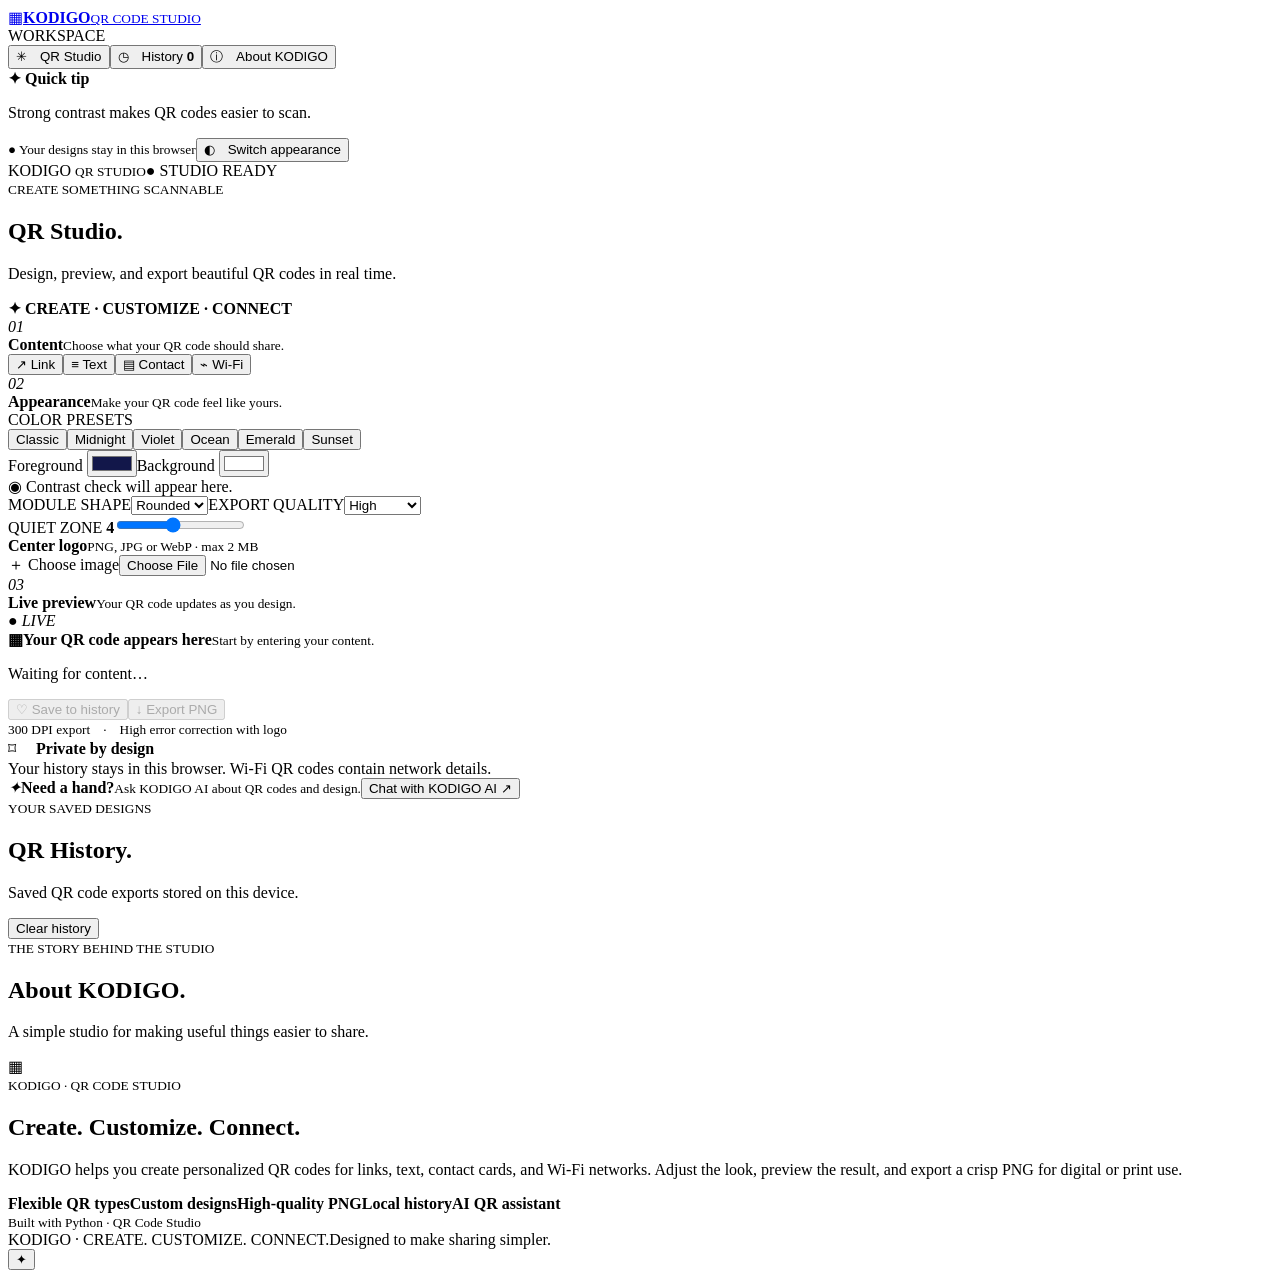
==== templates/index.html @ 7a6f16e0 "fix: use Vercel native Flask deployment and public assets" ====
<!doctype html><html lang="en"><head><meta charset="utf-8"><meta name="viewport" content="width=device-width,initial-scale=1"><meta name="theme-color" content="#f5f6fb"><meta name="description" content="KODIGO QR Code Studio — create, customize and export QR codes."><title>KODIGO — QR Code Studio</title><link rel="icon" href="/favicon.svg" type="image/svg+xml"><link rel="preconnect" href="https://fonts.googleapis.com"><link href="https://fonts.googleapis.com/css2?family=DM+Sans:wght@400;500;600;700;800&family=Space+Grotesk:wght@500;600;700&display=swap" rel="stylesheet"><link rel="stylesheet" href="/styles.css"></head><body><div class="shell"><aside class="sidebar"><a class="brand" href="/"><span class="mark">▦</span><span><b>KODIGO</b><small>QR CODE STUDIO</small></span></a><div class="side-label">WORKSPACE</div><nav><button class="nav active" data-view="studio">✳　QR Studio</button><button class="nav" data-view="history">◷　History <b id="count">0</b></button><button class="nav" data-view="about">ⓘ　About KODIGO</button></nav><div class="side-bottom"><div class="tip"><b>✦ Quick tip</b><p>Strong contrast makes QR codes easier to scan.</p></div><small>● Your designs stay in this browser</small><button id="theme">◐　Switch appearance</button></div></aside><main><header><span class="mobile-brand">KODIGO <small>QR STUDIO</small></span><span class="ready">● STUDIO READY</span></header><section class="view active" id="studio"><div class="heading"><div><small>CREATE SOMETHING SCANNABLE</small><h1>QR Studio<span>.</span></h1><p>Design, preview, and export beautiful QR codes in real time.</p></div><b class="tag">✦ CREATE · CUSTOMIZE · CONNECT</b></div><div class="layout"><div class="controls"><section class="panel"><div class="panel-title"><i>01</i><div><b>Content</b><small>Choose what your QR code should share.</small></div></div><div class="tabs"><button class="kind active" data-kind="url">↗ Link</button><button class="kind" data-kind="text">≡ Text</button><button class="kind" data-kind="contact">▤ Contact</button><button class="kind" data-kind="wifi">⌁ Wi-Fi</button></div><div id="fields" class="fields"></div></section><section class="panel"><div class="panel-title"><i>02</i><div><b>Appearance</b><small>Make your QR code feel like yours.</small></div></div><label class="label">COLOR PRESETS</label><div class="presets"><button data-fg="#12174A" data-bg="#FFFFFF">Classic</button><button data-fg="#E8ECFF" data-bg="#12174A">Midnight</button><button data-fg="#5B3FD8" data-bg="#F3F0FF">Violet</button><button data-fg="#0B5ED7" data-bg="#EAF3FF">Ocean</button><button data-fg="#047857" data-bg="#ECFDF5">Emerald</button><button data-fg="#C2410C" data-bg="#FFF7ED">Sunset</button></div><div class="color-row"><label>Foreground <input id="fg" type="color" value="#12174a"></label><label>Background <input id="bg" type="color" value="#ffffff"></label></div><div id="contrast" class="contrast">◉ Contrast check will appear here.</div><div class="two"><label class="field">MODULE SHAPE<select id="shape"><option>Rounded</option><option>Square</option><option>Dots</option></select></label><label class="field">EXPORT QUALITY<select id="quality"><option>Standard</option><option selected>High</option><option>Ultra</option></select></label></div><label class="field range">QUIET ZONE <b id="border-value">4</b><input id="border" type="range" min="1" max="8" value="4"></label><div class="logo-row"><div><b>Center logo</b><small>PNG, JPG or WebP · max 2 MB</small></div><label class="upload">＋ Choose image<input id="logo" type="file" accept="image/png,image/jpeg,image/webp"></label></div><div id="logo-name" class="logo-name" hidden></div><label id="logo-range" class="field range" hidden>LOGO SIZE <b id="logo-size-value">22%</b><input id="logo-size" type="range" min="10" max="30" value="22"></label></section></div><div class="preview-col"><section class="panel preview"><div class="panel-title"><i>03</i><div><b>Live preview</b><small>Your QR code updates as you design.</small></div><em>● LIVE</em></div><div class="stage"><div id="placeholder"><strong>▦</strong><b>Your QR code appears here</b><small>Start by entering your content.</small></div><img id="qr" alt="QR code preview" hidden></div><p id="status">Waiting for content…</p><div class="actions"><button id="save" disabled>♡ Save to history</button><button id="download" disabled>↓ Export PNG</button></div><small class="meta">300 DPI export　·　High error correction with logo</small></section><div class="privacy">⌑　 <span><b>Private by design</b><br>Your history stays in this browser. Wi-Fi QR codes contain network details.</span></div><div class="ask"><i>✦</i><span><b>Need a hand?</b><small>Ask KODIGO AI about QR codes and design.</small><button id="open-chat">Chat with KODIGO AI ↗</button></span></div></div></div></section><section class="view" id="history"><div class="heading"><div><small>YOUR SAVED DESIGNS</small><h1>QR History<span>.</span></h1><p>Saved QR code exports stored on this device.</p></div><button id="clear">Clear history</button></div><div id="history-list" class="history-list"></div></section><section class="view" id="about"><div class="heading"><div><small>THE STORY BEHIND THE STUDIO</small><h1>About KODIGO<span>.</span></h1><p>A simple studio for making useful things easier to share.</p></div></div><article class="about"><div class="mark big">▦</div><small>KODIGO · QR CODE STUDIO</small><h2>Create. Customize. Connect.</h2><p>KODIGO helps you create personalized QR codes for links, text, contact cards, and Wi-Fi networks. Adjust the look, preview the result, and export a crisp PNG for digital or print use.</p><div class="chips"><b>Flexible QR types</b><b>Custom designs</b><b>High-quality PNG</b><b>Local history</b><b>AI QR assistant</b></div><small>Built with Python · QR Code Studio</small></article></section><footer>KODIGO · CREATE. CUSTOMIZE. CONNECT.<span>Designed to make sharing simpler.</span></footer></main></div><button id="chat-fab">✦</button><aside id="chat" hidden><div class="chat-head"><i>✦</i><span><b>KODIGO AI</b><small>● QR assistant · Gemini Flash-Lite</small></span><button id="close-chat">×</button></div><div id="messages" class="messages"><p class="bubble">Hey! I'm KODIGO AI. I can help you choose a QR type, improve scan reliability, or customize your design. What are you creating?</p></div><div class="suggestions"><button>How do I make a Wi-Fi QR?</button><button>What colors scan best?</button></div><form id="chat-form"><input id="chat-input" maxlength="1500" placeholder="Ask about QR codes…"><button>↑</button></form><small class="disclaimer">AI can make mistakes. Don't share passwords or private information.</small></aside><div id="toast"></div><script src="/app.js" defer></script></body></html>
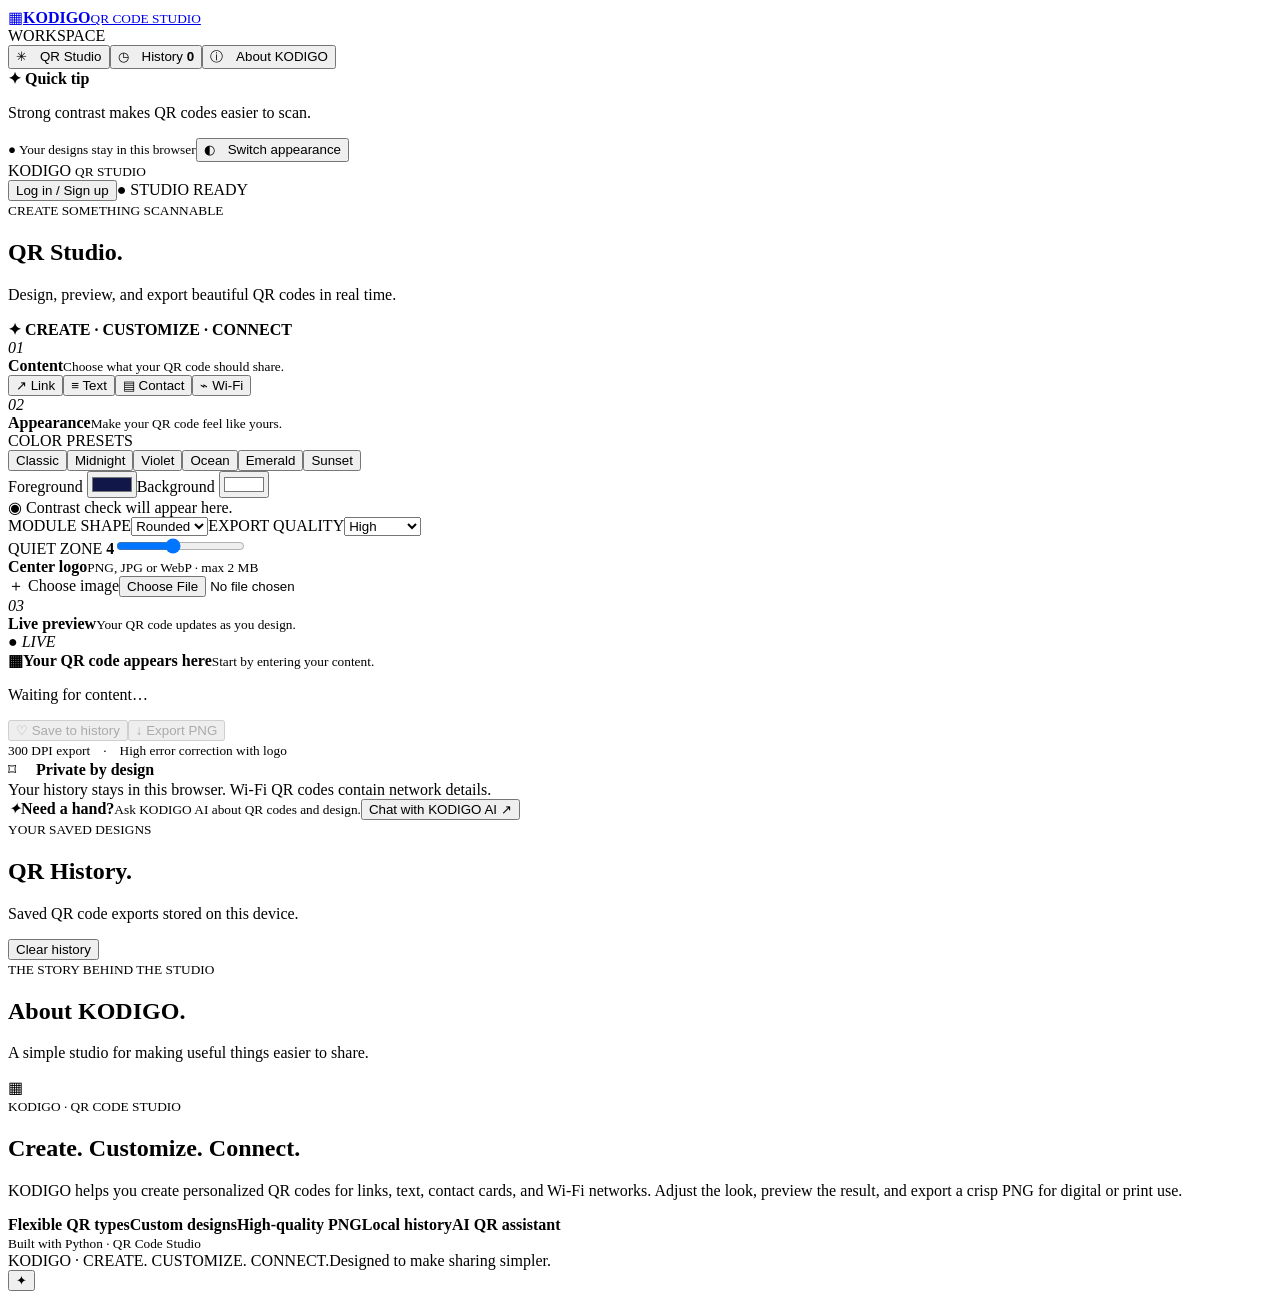
==== commit 58172e90: "feat: add accounts and cloud-synced QR history" ====
--- a/templates/index.html
+++ b/templates/index.html
@@ -1 +1 @@
-<!doctype html><html lang="en"><head><meta charset="utf-8"><meta name="viewport" content="width=device-width,initial-scale=1"><meta name="theme-color" content="#f5f6fb"><meta name="description" content="KODIGO QR Code Studio — create, customize and export QR codes."><title>KODIGO — QR Code Studio</title><link rel="icon" href="/favicon.svg" type="image/svg+xml"><link rel="preconnect" href="https://fonts.googleapis.com"><link href="https://fonts.googleapis.com/css2?family=DM+Sans:wght@400;500;600;700;800&family=Space+Grotesk:wght@500;600;700&display=swap" rel="stylesheet"><link rel="stylesheet" href="/styles.css"></head><body><div class="shell"><aside class="sidebar"><a class="brand" href="/"><span class="mark">▦</span><span><b>KODIGO</b><small>QR CODE STUDIO</small></span></a><div class="side-label">WORKSPACE</div><nav><button class="nav active" data-view="studio">✳　QR Studio</button><button class="nav" data-view="history">◷　History <b id="count">0</b></button><button class="nav" data-view="about">ⓘ　About KODIGO</button></nav><div class="side-bottom"><div class="tip"><b>✦ Quick tip</b><p>Strong contrast makes QR codes easier to scan.</p></div><small>● Your designs stay in this browser</small><button id="theme">◐　Switch appearance</button></div></aside><main><header><span class="mobile-brand">KODIGO <small>QR STUDIO</small></span><span class="ready">● STUDIO READY</span></header><section class="view active" id="studio"><div class="heading"><div><small>CREATE SOMETHING SCANNABLE</small><h1>QR Studio<span>.</span></h1><p>Design, preview, and export beautiful QR codes in real time.</p></div><b class="tag">✦ CREATE · CUSTOMIZE · CONNECT</b></div><div class="layout"><div class="controls"><section class="panel"><div class="panel-title"><i>01</i><div><b>Content</b><small>Choose what your QR code should share.</small></div></div><div class="tabs"><button class="kind active" data-kind="url">↗ Link</button><button class="kind" data-kind="text">≡ Text</button><button class="kind" data-kind="contact">▤ Contact</button><button class="kind" data-kind="wifi">⌁ Wi-Fi</button></div><div id="fields" class="fields"></div></section><section class="panel"><div class="panel-title"><i>02</i><div><b>Appearance</b><small>Make your QR code feel like yours.</small></div></div><label class="label">COLOR PRESETS</label><div class="presets"><button data-fg="#12174A" data-bg="#FFFFFF">Classic</button><button data-fg="#E8ECFF" data-bg="#12174A">Midnight</button><button data-fg="#5B3FD8" data-bg="#F3F0FF">Violet</button><button data-fg="#0B5ED7" data-bg="#EAF3FF">Ocean</button><button data-fg="#047857" data-bg="#ECFDF5">Emerald</button><button data-fg="#C2410C" data-bg="#FFF7ED">Sunset</button></div><div class="color-row"><label>Foreground <input id="fg" type="color" value="#12174a"></label><label>Background <input id="bg" type="color" value="#ffffff"></label></div><div id="contrast" class="contrast">◉ Contrast check will appear here.</div><div class="two"><label class="field">MODULE SHAPE<select id="shape"><option>Rounded</option><option>Square</option><option>Dots</option></select></label><label class="field">EXPORT QUALITY<select id="quality"><option>Standard</option><option selected>High</option><option>Ultra</option></select></label></div><label class="field range">QUIET ZONE <b id="border-value">4</b><input id="border" type="range" min="1" max="8" value="4"></label><div class="logo-row"><div><b>Center logo</b><small>PNG, JPG or WebP · max 2 MB</small></div><label class="upload">＋ Choose image<input id="logo" type="file" accept="image/png,image/jpeg,image/webp"></label></div><div id="logo-name" class="logo-name" hidden></div><label id="logo-range" class="field range" hidden>LOGO SIZE <b id="logo-size-value">22%</b><input id="logo-size" type="range" min="10" max="30" value="22"></label></section></div><div class="preview-col"><section class="panel preview"><div class="panel-title"><i>03</i><div><b>Live preview</b><small>Your QR code updates as you design.</small></div><em>● LIVE</em></div><div class="stage"><div id="placeholder"><strong>▦</strong><b>Your QR code appears here</b><small>Start by entering your content.</small></div><img id="qr" alt="QR code preview" hidden></div><p id="status">Waiting for content…</p><div class="actions"><button id="save" disabled>♡ Save to history</button><button id="download" disabled>↓ Export PNG</button></div><small class="meta">300 DPI export　·　High error correction with logo</small></section><div class="privacy">⌑　 <span><b>Private by design</b><br>Your history stays in this browser. Wi-Fi QR codes contain network details.</span></div><div class="ask"><i>✦</i><span><b>Need a hand?</b><small>Ask KODIGO AI about QR codes and design.</small><button id="open-chat">Chat with KODIGO AI ↗</button></span></div></div></div></section><section class="view" id="history"><div class="heading"><div><small>YOUR SAVED DESIGNS</small><h1>QR History<span>.</span></h1><p>Saved QR code exports stored on this device.</p></div><button id="clear">Clear history</button></div><div id="history-list" class="history-list"></div></section><section class="view" id="about"><div class="heading"><div><small>THE STORY BEHIND THE STUDIO</small><h1>About KODIGO<span>.</span></h1><p>A simple studio for making useful things easier to share.</p></div></div><article class="about"><div class="mark big">▦</div><small>KODIGO · QR CODE STUDIO</small><h2>Create. Customize. Connect.</h2><p>KODIGO helps you create personalized QR codes for links, text, contact cards, and Wi-Fi networks. Adjust the look, preview the result, and export a crisp PNG for digital or print use.</p><div class="chips"><b>Flexible QR types</b><b>Custom designs</b><b>High-quality PNG</b><b>Local history</b><b>AI QR assistant</b></div><small>Built with Python · QR Code Studio</small></article></section><footer>KODIGO · CREATE. CUSTOMIZE. CONNECT.<span>Designed to make sharing simpler.</span></footer></main></div><button id="chat-fab">✦</button><aside id="chat" hidden><div class="chat-head"><i>✦</i><span><b>KODIGO AI</b><small>● QR assistant · Gemini Flash-Lite</small></span><button id="close-chat">×</button></div><div id="messages" class="messages"><p class="bubble">Hey! I'm KODIGO AI. I can help you choose a QR type, improve scan reliability, or customize your design. What are you creating?</p></div><div class="suggestions"><button>How do I make a Wi-Fi QR?</button><button>What colors scan best?</button></div><form id="chat-form"><input id="chat-input" maxlength="1500" placeholder="Ask about QR codes…"><button>↑</button></form><small class="disclaimer">AI can make mistakes. Don't share passwords or private information.</small></aside><div id="toast"></div><script src="/app.js" defer></script></body></html>+<!doctype html><html lang="en"><head><meta charset="utf-8"><meta name="viewport" content="width=device-width,initial-scale=1"><meta name="theme-color" content="#f5f6fb"><meta name="description" content="KODIGO QR Code Studio — create, customize and export QR codes."><title>KODIGO — QR Code Studio</title><link rel="icon" href="/favicon.svg" type="image/svg+xml"><link rel="preconnect" href="https://fonts.googleapis.com"><link href="https://fonts.googleapis.com/css2?family=DM+Sans:wght@400;500;600;700;800&family=Space+Grotesk:wght@500;600;700&display=swap" rel="stylesheet"><link rel="stylesheet" href="/styles.css"></head><body><div class="shell"><aside class="sidebar"><a class="brand" href="/"><span class="mark">▦</span><span><b>KODIGO</b><small>QR CODE STUDIO</small></span></a><div class="side-label">WORKSPACE</div><nav><button class="nav active" data-view="studio">✳　QR Studio</button><button class="nav" data-view="history">◷　History <b id="count">0</b></button><button class="nav" data-view="about">ⓘ　About KODIGO</button></nav><div class="side-bottom"><div class="tip"><b>✦ Quick tip</b><p>Strong contrast makes QR codes easier to scan.</p></div><small>● Your designs stay in this browser</small><button id="theme">◐　Switch appearance</button></div></aside><main><header><span class="mobile-brand">KODIGO <small>QR STUDIO</small></span><div class="header-actions"><button id="account-button" class="account-button">Log in / Sign up</button><span class="ready">● STUDIO READY</span></div></header><section class="view active" id="studio"><div class="heading"><div><small>CREATE SOMETHING SCANNABLE</small><h1>QR Studio<span>.</span></h1><p>Design, preview, and export beautiful QR codes in real time.</p></div><b class="tag">✦ CREATE · CUSTOMIZE · CONNECT</b></div><div class="layout"><div class="controls"><section class="panel"><div class="panel-title"><i>01</i><div><b>Content</b><small>Choose what your QR code should share.</small></div></div><div class="tabs"><button class="kind active" data-kind="url">↗ Link</button><button class="kind" data-kind="text">≡ Text</button><button class="kind" data-kind="contact">▤ Contact</button><button class="kind" data-kind="wifi">⌁ Wi-Fi</button></div><div id="fields" class="fields"></div></section><section class="panel"><div class="panel-title"><i>02</i><div><b>Appearance</b><small>Make your QR code feel like yours.</small></div></div><label class="label">COLOR PRESETS</label><div class="presets"><button data-fg="#12174A" data-bg="#FFFFFF">Classic</button><button data-fg="#E8ECFF" data-bg="#12174A">Midnight</button><button data-fg="#5B3FD8" data-bg="#F3F0FF">Violet</button><button data-fg="#0B5ED7" data-bg="#EAF3FF">Ocean</button><button data-fg="#047857" data-bg="#ECFDF5">Emerald</button><button data-fg="#C2410C" data-bg="#FFF7ED">Sunset</button></div><div class="color-row"><label>Foreground <input id="fg" type="color" value="#12174a"></label><label>Background <input id="bg" type="color" value="#ffffff"></label></div><div id="contrast" class="contrast">◉ Contrast check will appear here.</div><div class="two"><label class="field">MODULE SHAPE<select id="shape"><option>Rounded</option><option>Square</option><option>Dots</option></select></label><label class="field">EXPORT QUALITY<select id="quality"><option>Standard</option><option selected>High</option><option>Ultra</option></select></label></div><label class="field range">QUIET ZONE <b id="border-value">4</b><input id="border" type="range" min="1" max="8" value="4"></label><div class="logo-row"><div><b>Center logo</b><small>PNG, JPG or WebP · max 2 MB</small></div><label class="upload">＋ Choose image<input id="logo" type="file" accept="image/png,image/jpeg,image/webp"></label></div><div id="logo-name" class="logo-name" hidden></div><label id="logo-range" class="field range" hidden>LOGO SIZE <b id="logo-size-value">22%</b><input id="logo-size" type="range" min="10" max="30" value="22"></label></section></div><div class="preview-col"><section class="panel preview"><div class="panel-title"><i>03</i><div><b>Live preview</b><small>Your QR code updates as you design.</small></div><em>● LIVE</em></div><div class="stage"><div id="placeholder"><strong>▦</strong><b>Your QR code appears here</b><small>Start by entering your content.</small></div><img id="qr" alt="QR code preview" hidden></div><p id="status">Waiting for content…</p><div class="actions"><button id="save" disabled>♡ Save to history</button><button id="download" disabled>↓ Export PNG</button></div><small class="meta">300 DPI export　·　High error correction with logo</small></section><div class="privacy">⌑　 <span><b>Private by design</b><br>Your history stays in this browser. Wi-Fi QR codes contain network details.</span></div><div class="ask"><i>✦</i><span><b>Need a hand?</b><small>Ask KODIGO AI about QR codes and design.</small><button id="open-chat">Chat with KODIGO AI ↗</button></span></div></div></div></section><section class="view" id="history"><div class="heading"><div><small>YOUR SAVED DESIGNS</small><h1>QR History<span>.</span></h1><p>Saved QR code exports stored on this device.</p></div><button id="clear">Clear history</button></div><div id="history-list" class="history-list"></div></section><section class="view" id="about"><div class="heading"><div><small>THE STORY BEHIND THE STUDIO</small><h1>About KODIGO<span>.</span></h1><p>A simple studio for making useful things easier to share.</p></div></div><article class="about"><div class="mark big">▦</div><small>KODIGO · QR CODE STUDIO</small><h2>Create. Customize. Connect.</h2><p>KODIGO helps you create personalized QR codes for links, text, contact cards, and Wi-Fi networks. Adjust the look, preview the result, and export a crisp PNG for digital or print use.</p><div class="chips"><b>Flexible QR types</b><b>Custom designs</b><b>High-quality PNG</b><b>Local history</b><b>AI QR assistant</b></div><small>Built with Python · QR Code Studio</small></article></section><footer>KODIGO · CREATE. CUSTOMIZE. CONNECT.<span>Designed to make sharing simpler.</span></footer></main></div><button id="chat-fab">✦</button><aside id="chat" hidden><div class="chat-head"><i>✦</i><span><b>KODIGO AI</b><small>● QR assistant · Gemini Flash-Lite</small></span><button id="close-chat">×</button></div><div id="messages" class="messages"><p class="bubble">Hey! I'm KODIGO AI. I can help you choose a QR type, improve scan reliability, or customize your design. What are you creating?</p></div><div class="suggestions"><button>How do I make a Wi-Fi QR?</button><button>What colors scan best?</button></div><form id="chat-form"><input id="chat-input" maxlength="1500" placeholder="Ask about QR codes…"><button>↑</button></form><small class="disclaimer">AI can make mistakes. Don't share passwords or private information.</small></aside><section id="auth-screen" class="auth-screen" hidden><div class="auth-card"><button id="auth-close" class="auth-close">×</button><div class="mark auth-mark">▦</div><small class="auth-kicker">KODIGO ACCOUNT</small><h2 id="auth-title">Welcome back.</h2><p id="auth-subtitle">Log in to access your saved QR codes from anywhere.</p><form id="auth-form"><label class="field">EMAIL ADDRESS<input id="auth-email" type="email" autocomplete="email" required maxlength="254" placeholder="you@example.com"></label><label class="field">PASSWORD<input id="auth-password" type="password" autocomplete="current-password" required minlength="10" maxlength="128" placeholder="At least 10 characters"></label><button id="auth-submit" type="submit">Log in</button></form><p id="auth-error" role="alert"></p><button id="auth-switch" class="auth-switch">New to KODIGO? Create an account</button><small class="auth-note">Your QR codes are private to your account.</small></div></section><div id="toast"></div><script src="/app.js" defer></script></body></html>
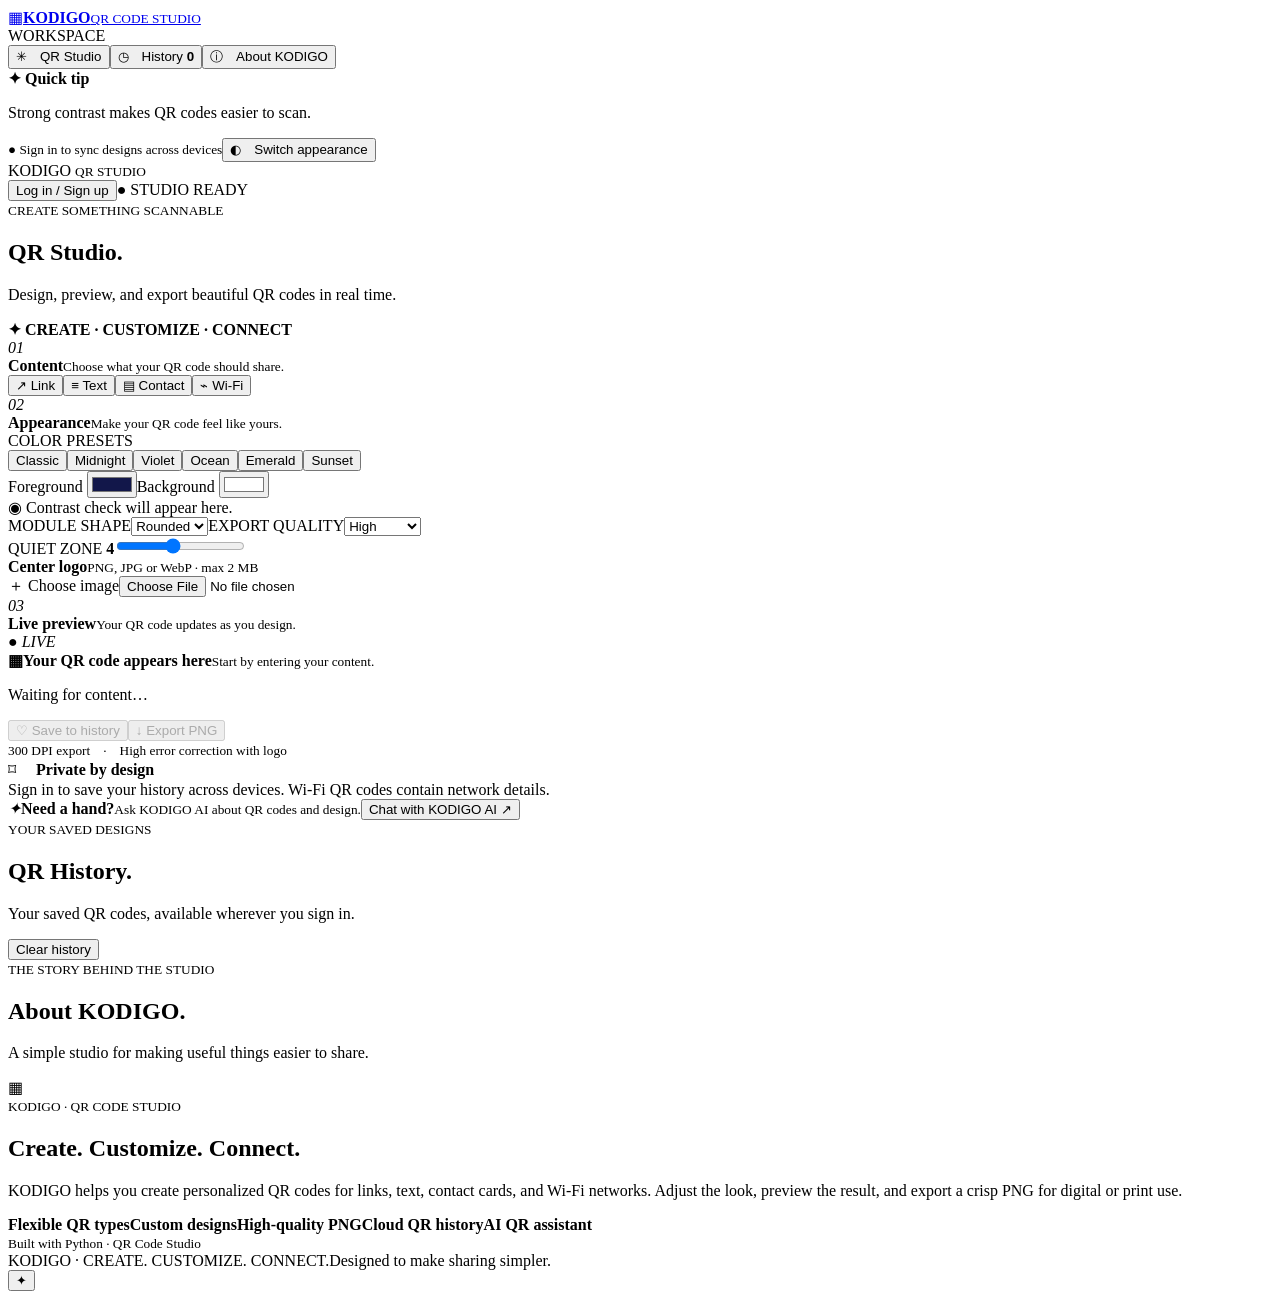
==== commit b805962d: "docs: clarify cloud account history behavior" ====
--- a/templates/index.html
+++ b/templates/index.html
@@ -1 +1 @@
-<!doctype html><html lang="en"><head><meta charset="utf-8"><meta name="viewport" content="width=device-width,initial-scale=1"><meta name="theme-color" content="#f5f6fb"><meta name="description" content="KODIGO QR Code Studio — create, customize and export QR codes."><title>KODIGO — QR Code Studio</title><link rel="icon" href="/favicon.svg" type="image/svg+xml"><link rel="preconnect" href="https://fonts.googleapis.com"><link href="https://fonts.googleapis.com/css2?family=DM+Sans:wght@400;500;600;700;800&family=Space+Grotesk:wght@500;600;700&display=swap" rel="stylesheet"><link rel="stylesheet" href="/styles.css"></head><body><div class="shell"><aside class="sidebar"><a class="brand" href="/"><span class="mark">▦</span><span><b>KODIGO</b><small>QR CODE STUDIO</small></span></a><div class="side-label">WORKSPACE</div><nav><button class="nav active" data-view="studio">✳　QR Studio</button><button class="nav" data-view="history">◷　History <b id="count">0</b></button><button class="nav" data-view="about">ⓘ　About KODIGO</button></nav><div class="side-bottom"><div class="tip"><b>✦ Quick tip</b><p>Strong contrast makes QR codes easier to scan.</p></div><small>● Your designs stay in this browser</small><button id="theme">◐　Switch appearance</button></div></aside><main><header><span class="mobile-brand">KODIGO <small>QR STUDIO</small></span><div class="header-actions"><button id="account-button" class="account-button">Log in / Sign up</button><span class="ready">● STUDIO READY</span></div></header><section class="view active" id="studio"><div class="heading"><div><small>CREATE SOMETHING SCANNABLE</small><h1>QR Studio<span>.</span></h1><p>Design, preview, and export beautiful QR codes in real time.</p></div><b class="tag">✦ CREATE · CUSTOMIZE · CONNECT</b></div><div class="layout"><div class="controls"><section class="panel"><div class="panel-title"><i>01</i><div><b>Content</b><small>Choose what your QR code should share.</small></div></div><div class="tabs"><button class="kind active" data-kind="url">↗ Link</button><button class="kind" data-kind="text">≡ Text</button><button class="kind" data-kind="contact">▤ Contact</button><button class="kind" data-kind="wifi">⌁ Wi-Fi</button></div><div id="fields" class="fields"></div></section><section class="panel"><div class="panel-title"><i>02</i><div><b>Appearance</b><small>Make your QR code feel like yours.</small></div></div><label class="label">COLOR PRESETS</label><div class="presets"><button data-fg="#12174A" data-bg="#FFFFFF">Classic</button><button data-fg="#E8ECFF" data-bg="#12174A">Midnight</button><button data-fg="#5B3FD8" data-bg="#F3F0FF">Violet</button><button data-fg="#0B5ED7" data-bg="#EAF3FF">Ocean</button><button data-fg="#047857" data-bg="#ECFDF5">Emerald</button><button data-fg="#C2410C" data-bg="#FFF7ED">Sunset</button></div><div class="color-row"><label>Foreground <input id="fg" type="color" value="#12174a"></label><label>Background <input id="bg" type="color" value="#ffffff"></label></div><div id="contrast" class="contrast">◉ Contrast check will appear here.</div><div class="two"><label class="field">MODULE SHAPE<select id="shape"><option>Rounded</option><option>Square</option><option>Dots</option></select></label><label class="field">EXPORT QUALITY<select id="quality"><option>Standard</option><option selected>High</option><option>Ultra</option></select></label></div><label class="field range">QUIET ZONE <b id="border-value">4</b><input id="border" type="range" min="1" max="8" value="4"></label><div class="logo-row"><div><b>Center logo</b><small>PNG, JPG or WebP · max 2 MB</small></div><label class="upload">＋ Choose image<input id="logo" type="file" accept="image/png,image/jpeg,image/webp"></label></div><div id="logo-name" class="logo-name" hidden></div><label id="logo-range" class="field range" hidden>LOGO SIZE <b id="logo-size-value">22%</b><input id="logo-size" type="range" min="10" max="30" value="22"></label></section></div><div class="preview-col"><section class="panel preview"><div class="panel-title"><i>03</i><div><b>Live preview</b><small>Your QR code updates as you design.</small></div><em>● LIVE</em></div><div class="stage"><div id="placeholder"><strong>▦</strong><b>Your QR code appears here</b><small>Start by entering your content.</small></div><img id="qr" alt="QR code preview" hidden></div><p id="status">Waiting for content…</p><div class="actions"><button id="save" disabled>♡ Save to history</button><button id="download" disabled>↓ Export PNG</button></div><small class="meta">300 DPI export　·　High error correction with logo</small></section><div class="privacy">⌑　 <span><b>Private by design</b><br>Your history stays in this browser. Wi-Fi QR codes contain network details.</span></div><div class="ask"><i>✦</i><span><b>Need a hand?</b><small>Ask KODIGO AI about QR codes and design.</small><button id="open-chat">Chat with KODIGO AI ↗</button></span></div></div></div></section><section class="view" id="history"><div class="heading"><div><small>YOUR SAVED DESIGNS</small><h1>QR History<span>.</span></h1><p>Saved QR code exports stored on this device.</p></div><button id="clear">Clear history</button></div><div id="history-list" class="history-list"></div></section><section class="view" id="about"><div class="heading"><div><small>THE STORY BEHIND THE STUDIO</small><h1>About KODIGO<span>.</span></h1><p>A simple studio for making useful things easier to share.</p></div></div><article class="about"><div class="mark big">▦</div><small>KODIGO · QR CODE STUDIO</small><h2>Create. Customize. Connect.</h2><p>KODIGO helps you create personalized QR codes for links, text, contact cards, and Wi-Fi networks. Adjust the look, preview the result, and export a crisp PNG for digital or print use.</p><div class="chips"><b>Flexible QR types</b><b>Custom designs</b><b>High-quality PNG</b><b>Local history</b><b>AI QR assistant</b></div><small>Built with Python · QR Code Studio</small></article></section><footer>KODIGO · CREATE. CUSTOMIZE. CONNECT.<span>Designed to make sharing simpler.</span></footer></main></div><button id="chat-fab">✦</button><aside id="chat" hidden><div class="chat-head"><i>✦</i><span><b>KODIGO AI</b><small>● QR assistant · Gemini Flash-Lite</small></span><button id="close-chat">×</button></div><div id="messages" class="messages"><p class="bubble">Hey! I'm KODIGO AI. I can help you choose a QR type, improve scan reliability, or customize your design. What are you creating?</p></div><div class="suggestions"><button>How do I make a Wi-Fi QR?</button><button>What colors scan best?</button></div><form id="chat-form"><input id="chat-input" maxlength="1500" placeholder="Ask about QR codes…"><button>↑</button></form><small class="disclaimer">AI can make mistakes. Don't share passwords or private information.</small></aside><section id="auth-screen" class="auth-screen" hidden><div class="auth-card"><button id="auth-close" class="auth-close">×</button><div class="mark auth-mark">▦</div><small class="auth-kicker">KODIGO ACCOUNT</small><h2 id="auth-title">Welcome back.</h2><p id="auth-subtitle">Log in to access your saved QR codes from anywhere.</p><form id="auth-form"><label class="field">EMAIL ADDRESS<input id="auth-email" type="email" autocomplete="email" required maxlength="254" placeholder="you@example.com"></label><label class="field">PASSWORD<input id="auth-password" type="password" autocomplete="current-password" required minlength="10" maxlength="128" placeholder="At least 10 characters"></label><button id="auth-submit" type="submit">Log in</button></form><p id="auth-error" role="alert"></p><button id="auth-switch" class="auth-switch">New to KODIGO? Create an account</button><small class="auth-note">Your QR codes are private to your account.</small></div></section><div id="toast"></div><script src="/app.js" defer></script></body></html>+<!doctype html><html lang="en"><head><meta charset="utf-8"><meta name="viewport" content="width=device-width,initial-scale=1"><meta name="theme-color" content="#f5f6fb"><meta name="description" content="KODIGO QR Code Studio — create, customize and export QR codes."><title>KODIGO — QR Code Studio</title><link rel="icon" href="/favicon.svg" type="image/svg+xml"><link rel="preconnect" href="https://fonts.googleapis.com"><link href="https://fonts.googleapis.com/css2?family=DM+Sans:wght@400;500;600;700;800&family=Space+Grotesk:wght@500;600;700&display=swap" rel="stylesheet"><link rel="stylesheet" href="/styles.css"></head><body><div class="shell"><aside class="sidebar"><a class="brand" href="/"><span class="mark">▦</span><span><b>KODIGO</b><small>QR CODE STUDIO</small></span></a><div class="side-label">WORKSPACE</div><nav><button class="nav active" data-view="studio">✳　QR Studio</button><button class="nav" data-view="history">◷　History <b id="count">0</b></button><button class="nav" data-view="about">ⓘ　About KODIGO</button></nav><div class="side-bottom"><div class="tip"><b>✦ Quick tip</b><p>Strong contrast makes QR codes easier to scan.</p></div><small>● Sign in to sync designs across devices</small><button id="theme">◐　Switch appearance</button></div></aside><main><header><span class="mobile-brand">KODIGO <small>QR STUDIO</small></span><div class="header-actions"><button id="account-button" class="account-button">Log in / Sign up</button><span class="ready">● STUDIO READY</span></div></header><section class="view active" id="studio"><div class="heading"><div><small>CREATE SOMETHING SCANNABLE</small><h1>QR Studio<span>.</span></h1><p>Design, preview, and export beautiful QR codes in real time.</p></div><b class="tag">✦ CREATE · CUSTOMIZE · CONNECT</b></div><div class="layout"><div class="controls"><section class="panel"><div class="panel-title"><i>01</i><div><b>Content</b><small>Choose what your QR code should share.</small></div></div><div class="tabs"><button class="kind active" data-kind="url">↗ Link</button><button class="kind" data-kind="text">≡ Text</button><button class="kind" data-kind="contact">▤ Contact</button><button class="kind" data-kind="wifi">⌁ Wi-Fi</button></div><div id="fields" class="fields"></div></section><section class="panel"><div class="panel-title"><i>02</i><div><b>Appearance</b><small>Make your QR code feel like yours.</small></div></div><label class="label">COLOR PRESETS</label><div class="presets"><button data-fg="#12174A" data-bg="#FFFFFF">Classic</button><button data-fg="#E8ECFF" data-bg="#12174A">Midnight</button><button data-fg="#5B3FD8" data-bg="#F3F0FF">Violet</button><button data-fg="#0B5ED7" data-bg="#EAF3FF">Ocean</button><button data-fg="#047857" data-bg="#ECFDF5">Emerald</button><button data-fg="#C2410C" data-bg="#FFF7ED">Sunset</button></div><div class="color-row"><label>Foreground <input id="fg" type="color" value="#12174a"></label><label>Background <input id="bg" type="color" value="#ffffff"></label></div><div id="contrast" class="contrast">◉ Contrast check will appear here.</div><div class="two"><label class="field">MODULE SHAPE<select id="shape"><option>Rounded</option><option>Square</option><option>Dots</option></select></label><label class="field">EXPORT QUALITY<select id="quality"><option>Standard</option><option selected>High</option><option>Ultra</option></select></label></div><label class="field range">QUIET ZONE <b id="border-value">4</b><input id="border" type="range" min="1" max="8" value="4"></label><div class="logo-row"><div><b>Center logo</b><small>PNG, JPG or WebP · max 2 MB</small></div><label class="upload">＋ Choose image<input id="logo" type="file" accept="image/png,image/jpeg,image/webp"></label></div><div id="logo-name" class="logo-name" hidden></div><label id="logo-range" class="field range" hidden>LOGO SIZE <b id="logo-size-value">22%</b><input id="logo-size" type="range" min="10" max="30" value="22"></label></section></div><div class="preview-col"><section class="panel preview"><div class="panel-title"><i>03</i><div><b>Live preview</b><small>Your QR code updates as you design.</small></div><em>● LIVE</em></div><div class="stage"><div id="placeholder"><strong>▦</strong><b>Your QR code appears here</b><small>Start by entering your content.</small></div><img id="qr" alt="QR code preview" hidden></div><p id="status">Waiting for content…</p><div class="actions"><button id="save" disabled>♡ Save to history</button><button id="download" disabled>↓ Export PNG</button></div><small class="meta">300 DPI export　·　High error correction with logo</small></section><div class="privacy">⌑　 <span><b>Private by design</b><br>Sign in to save your history across devices. Wi-Fi QR codes contain network details.</span></div><div class="ask"><i>✦</i><span><b>Need a hand?</b><small>Ask KODIGO AI about QR codes and design.</small><button id="open-chat">Chat with KODIGO AI ↗</button></span></div></div></div></section><section class="view" id="history"><div class="heading"><div><small>YOUR SAVED DESIGNS</small><h1>QR History<span>.</span></h1><p>Your saved QR codes, available wherever you sign in.</p></div><button id="clear">Clear history</button></div><div id="history-list" class="history-list"></div></section><section class="view" id="about"><div class="heading"><div><small>THE STORY BEHIND THE STUDIO</small><h1>About KODIGO<span>.</span></h1><p>A simple studio for making useful things easier to share.</p></div></div><article class="about"><div class="mark big">▦</div><small>KODIGO · QR CODE STUDIO</small><h2>Create. Customize. Connect.</h2><p>KODIGO helps you create personalized QR codes for links, text, contact cards, and Wi-Fi networks. Adjust the look, preview the result, and export a crisp PNG for digital or print use.</p><div class="chips"><b>Flexible QR types</b><b>Custom designs</b><b>High-quality PNG</b><b>Cloud QR history</b><b>AI QR assistant</b></div><small>Built with Python · QR Code Studio</small></article></section><footer>KODIGO · CREATE. CUSTOMIZE. CONNECT.<span>Designed to make sharing simpler.</span></footer></main></div><button id="chat-fab">✦</button><aside id="chat" hidden><div class="chat-head"><i>✦</i><span><b>KODIGO AI</b><small>● QR assistant · Gemini Flash-Lite</small></span><button id="close-chat">×</button></div><div id="messages" class="messages"><p class="bubble">Hey! I'm KODIGO AI. I can help you choose a QR type, improve scan reliability, or customize your design. What are you creating?</p></div><div class="suggestions"><button>How do I make a Wi-Fi QR?</button><button>What colors scan best?</button></div><form id="chat-form"><input id="chat-input" maxlength="1500" placeholder="Ask about QR codes…"><button>↑</button></form><small class="disclaimer">AI can make mistakes. Don't share passwords or private information.</small></aside><section id="auth-screen" class="auth-screen" hidden><div class="auth-card"><button id="auth-close" class="auth-close">×</button><div class="mark auth-mark">▦</div><small class="auth-kicker">KODIGO ACCOUNT</small><h2 id="auth-title">Welcome back.</h2><p id="auth-subtitle">Log in to access your saved QR codes from anywhere.</p><form id="auth-form"><label class="field">EMAIL ADDRESS<input id="auth-email" type="email" autocomplete="email" required maxlength="254" placeholder="you@example.com"></label><label class="field">PASSWORD<input id="auth-password" type="password" autocomplete="current-password" required minlength="10" maxlength="128" placeholder="At least 10 characters"></label><button id="auth-submit" type="submit">Log in</button></form><p id="auth-error" role="alert"></p><button id="auth-switch" class="auth-switch">New to KODIGO? Create an account</button><small class="auth-note">Your QR codes are private to your account.</small></div></section><div id="toast"></div><script src="/app.js" defer></script></body></html>
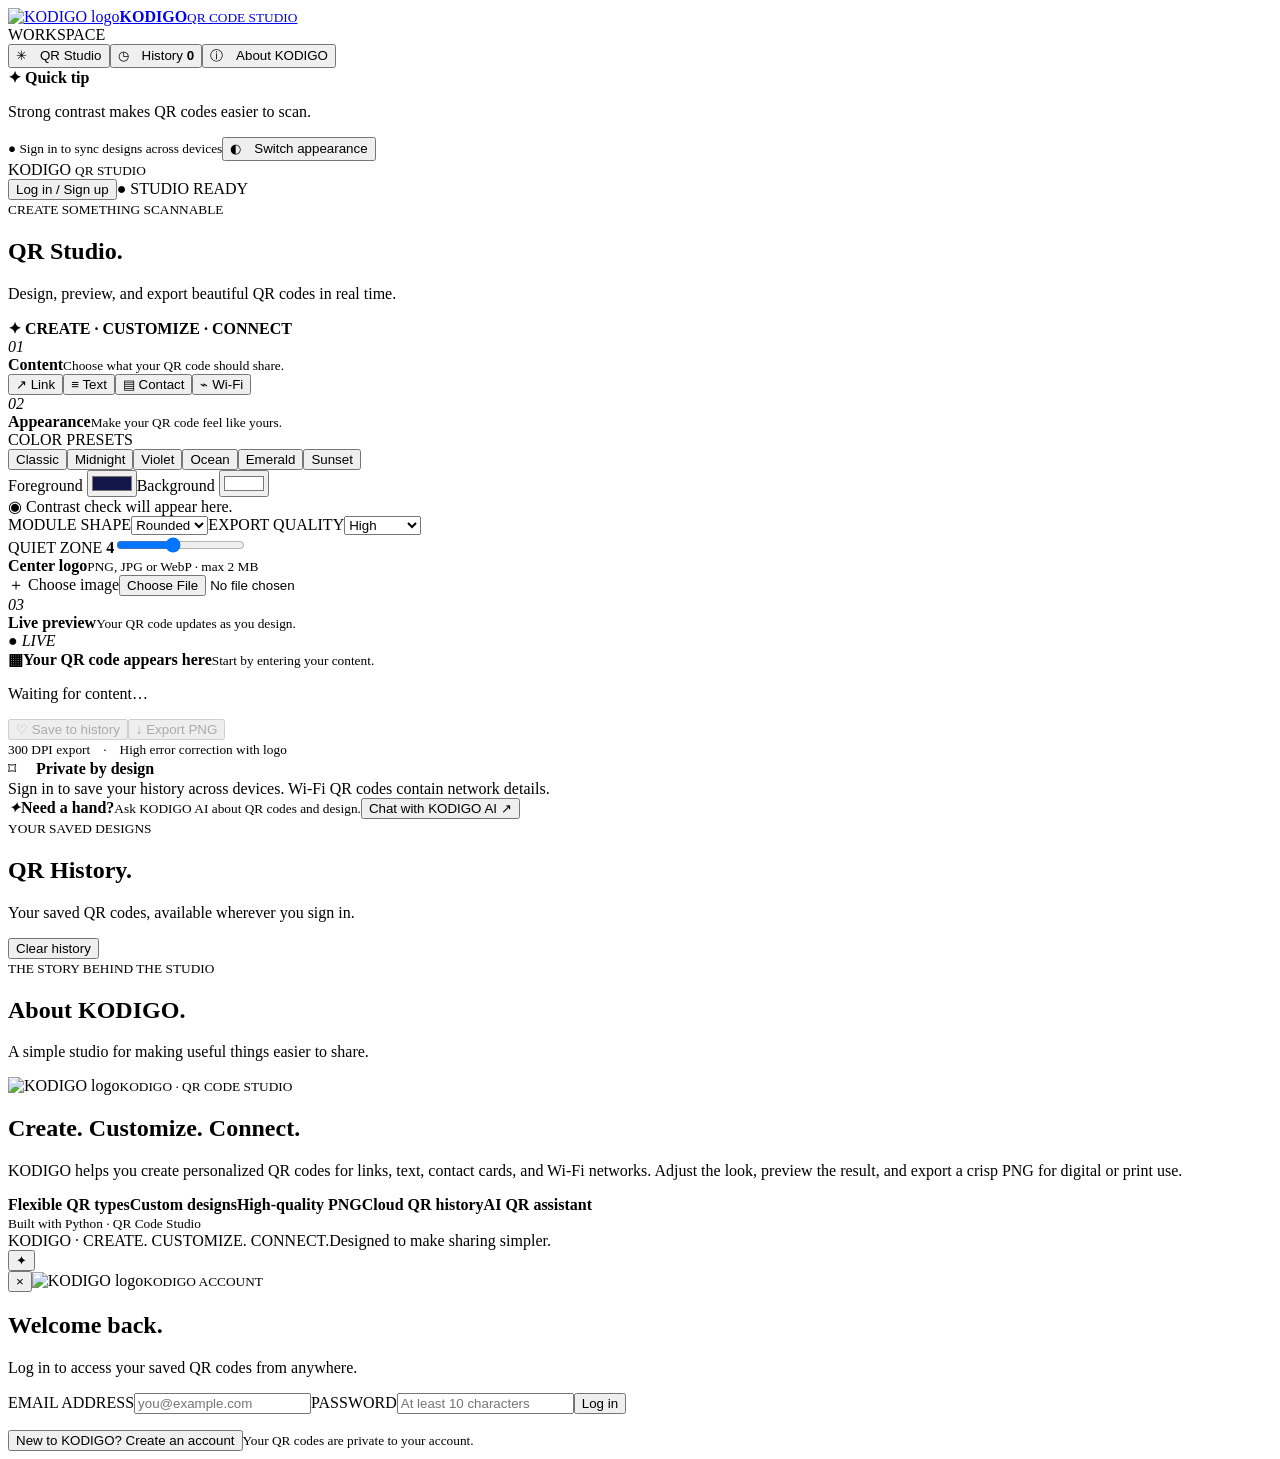
==== commit e49fdabe: "fix: restore studio interactions and show branded auth first" ====
--- a/templates/index.html
+++ b/templates/index.html
@@ -1 +1 @@
-<!doctype html><html lang="en"><head><meta charset="utf-8"><meta name="viewport" content="width=device-width,initial-scale=1"><meta name="theme-color" content="#f5f6fb"><meta name="description" content="KODIGO QR Code Studio — create, customize and export QR codes."><title>KODIGO — QR Code Studio</title><link rel="icon" href="/favicon.svg" type="image/svg+xml"><link rel="preconnect" href="https://fonts.googleapis.com"><link href="https://fonts.googleapis.com/css2?family=DM+Sans:wght@400;500;600;700;800&family=Space+Grotesk:wght@500;600;700&display=swap" rel="stylesheet"><link rel="stylesheet" href="/styles.css"></head><body><div class="shell"><aside class="sidebar"><a class="brand" href="/"><span class="mark">▦</span><span><b>KODIGO</b><small>QR CODE STUDIO</small></span></a><div class="side-label">WORKSPACE</div><nav><button class="nav active" data-view="studio">✳　QR Studio</button><button class="nav" data-view="history">◷　History <b id="count">0</b></button><button class="nav" data-view="about">ⓘ　About KODIGO</button></nav><div class="side-bottom"><div class="tip"><b>✦ Quick tip</b><p>Strong contrast makes QR codes easier to scan.</p></div><small>● Sign in to sync designs across devices</small><button id="theme">◐　Switch appearance</button></div></aside><main><header><span class="mobile-brand">KODIGO <small>QR STUDIO</small></span><div class="header-actions"><button id="account-button" class="account-button">Log in / Sign up</button><span class="ready">● STUDIO READY</span></div></header><section class="view active" id="studio"><div class="heading"><div><small>CREATE SOMETHING SCANNABLE</small><h1>QR Studio<span>.</span></h1><p>Design, preview, and export beautiful QR codes in real time.</p></div><b class="tag">✦ CREATE · CUSTOMIZE · CONNECT</b></div><div class="layout"><div class="controls"><section class="panel"><div class="panel-title"><i>01</i><div><b>Content</b><small>Choose what your QR code should share.</small></div></div><div class="tabs"><button class="kind active" data-kind="url">↗ Link</button><button class="kind" data-kind="text">≡ Text</button><button class="kind" data-kind="contact">▤ Contact</button><button class="kind" data-kind="wifi">⌁ Wi-Fi</button></div><div id="fields" class="fields"></div></section><section class="panel"><div class="panel-title"><i>02</i><div><b>Appearance</b><small>Make your QR code feel like yours.</small></div></div><label class="label">COLOR PRESETS</label><div class="presets"><button data-fg="#12174A" data-bg="#FFFFFF">Classic</button><button data-fg="#E8ECFF" data-bg="#12174A">Midnight</button><button data-fg="#5B3FD8" data-bg="#F3F0FF">Violet</button><button data-fg="#0B5ED7" data-bg="#EAF3FF">Ocean</button><button data-fg="#047857" data-bg="#ECFDF5">Emerald</button><button data-fg="#C2410C" data-bg="#FFF7ED">Sunset</button></div><div class="color-row"><label>Foreground <input id="fg" type="color" value="#12174a"></label><label>Background <input id="bg" type="color" value="#ffffff"></label></div><div id="contrast" class="contrast">◉ Contrast check will appear here.</div><div class="two"><label class="field">MODULE SHAPE<select id="shape"><option>Rounded</option><option>Square</option><option>Dots</option></select></label><label class="field">EXPORT QUALITY<select id="quality"><option>Standard</option><option selected>High</option><option>Ultra</option></select></label></div><label class="field range">QUIET ZONE <b id="border-value">4</b><input id="border" type="range" min="1" max="8" value="4"></label><div class="logo-row"><div><b>Center logo</b><small>PNG, JPG or WebP · max 2 MB</small></div><label class="upload">＋ Choose image<input id="logo" type="file" accept="image/png,image/jpeg,image/webp"></label></div><div id="logo-name" class="logo-name" hidden></div><label id="logo-range" class="field range" hidden>LOGO SIZE <b id="logo-size-value">22%</b><input id="logo-size" type="range" min="10" max="30" value="22"></label></section></div><div class="preview-col"><section class="panel preview"><div class="panel-title"><i>03</i><div><b>Live preview</b><small>Your QR code updates as you design.</small></div><em>● LIVE</em></div><div class="stage"><div id="placeholder"><strong>▦</strong><b>Your QR code appears here</b><small>Start by entering your content.</small></div><img id="qr" alt="QR code preview" hidden></div><p id="status">Waiting for content…</p><div class="actions"><button id="save" disabled>♡ Save to history</button><button id="download" disabled>↓ Export PNG</button></div><small class="meta">300 DPI export　·　High error correction with logo</small></section><div class="privacy">⌑　 <span><b>Private by design</b><br>Sign in to save your history across devices. Wi-Fi QR codes contain network details.</span></div><div class="ask"><i>✦</i><span><b>Need a hand?</b><small>Ask KODIGO AI about QR codes and design.</small><button id="open-chat">Chat with KODIGO AI ↗</button></span></div></div></div></section><section class="view" id="history"><div class="heading"><div><small>YOUR SAVED DESIGNS</small><h1>QR History<span>.</span></h1><p>Your saved QR codes, available wherever you sign in.</p></div><button id="clear">Clear history</button></div><div id="history-list" class="history-list"></div></section><section class="view" id="about"><div class="heading"><div><small>THE STORY BEHIND THE STUDIO</small><h1>About KODIGO<span>.</span></h1><p>A simple studio for making useful things easier to share.</p></div></div><article class="about"><div class="mark big">▦</div><small>KODIGO · QR CODE STUDIO</small><h2>Create. Customize. Connect.</h2><p>KODIGO helps you create personalized QR codes for links, text, contact cards, and Wi-Fi networks. Adjust the look, preview the result, and export a crisp PNG for digital or print use.</p><div class="chips"><b>Flexible QR types</b><b>Custom designs</b><b>High-quality PNG</b><b>Cloud QR history</b><b>AI QR assistant</b></div><small>Built with Python · QR Code Studio</small></article></section><footer>KODIGO · CREATE. CUSTOMIZE. CONNECT.<span>Designed to make sharing simpler.</span></footer></main></div><button id="chat-fab">✦</button><aside id="chat" hidden><div class="chat-head"><i>✦</i><span><b>KODIGO AI</b><small>● QR assistant · Gemini Flash-Lite</small></span><button id="close-chat">×</button></div><div id="messages" class="messages"><p class="bubble">Hey! I'm KODIGO AI. I can help you choose a QR type, improve scan reliability, or customize your design. What are you creating?</p></div><div class="suggestions"><button>How do I make a Wi-Fi QR?</button><button>What colors scan best?</button></div><form id="chat-form"><input id="chat-input" maxlength="1500" placeholder="Ask about QR codes…"><button>↑</button></form><small class="disclaimer">AI can make mistakes. Don't share passwords or private information.</small></aside><section id="auth-screen" class="auth-screen" hidden><div class="auth-card"><button id="auth-close" class="auth-close">×</button><div class="mark auth-mark">▦</div><small class="auth-kicker">KODIGO ACCOUNT</small><h2 id="auth-title">Welcome back.</h2><p id="auth-subtitle">Log in to access your saved QR codes from anywhere.</p><form id="auth-form"><label class="field">EMAIL ADDRESS<input id="auth-email" type="email" autocomplete="email" required maxlength="254" placeholder="you@example.com"></label><label class="field">PASSWORD<input id="auth-password" type="password" autocomplete="current-password" required minlength="10" maxlength="128" placeholder="At least 10 characters"></label><button id="auth-submit" type="submit">Log in</button></form><p id="auth-error" role="alert"></p><button id="auth-switch" class="auth-switch">New to KODIGO? Create an account</button><small class="auth-note">Your QR codes are private to your account.</small></div></section><div id="toast"></div><script src="/app.js" defer></script></body></html>+<!doctype html><html lang="en"><head><meta charset="utf-8"><meta name="viewport" content="width=device-width,initial-scale=1"><meta name="theme-color" content="#f5f6fb"><meta name="description" content="KODIGO QR Code Studio — create, customize and export QR codes."><title>KODIGO — QR Code Studio</title><link rel="icon" href="/favicon.svg" type="image/svg+xml"><link rel="preconnect" href="https://fonts.googleapis.com"><link href="https://fonts.googleapis.com/css2?family=DM+Sans:wght@400;500;600;700;800&family=Space+Grotesk:wght@500;600;700&display=swap" rel="stylesheet"><link rel="stylesheet" href="/styles.css"></head><body><div class="shell"><aside class="sidebar"><a class="brand" href="/"><img class="brand-logo" src="/favicon.svg" alt="KODIGO logo"><span><b>KODIGO</b><small>QR CODE STUDIO</small></span></a><div class="side-label">WORKSPACE</div><nav><button class="nav active" data-view="studio">✳　QR Studio</button><button class="nav" data-view="history">◷　History <b id="count">0</b></button><button class="nav" data-view="about">ⓘ　About KODIGO</button></nav><div class="side-bottom"><div class="tip"><b>✦ Quick tip</b><p>Strong contrast makes QR codes easier to scan.</p></div><small>● Sign in to sync designs across devices</small><button id="theme">◐　Switch appearance</button></div></aside><main><header><span class="mobile-brand">KODIGO <small>QR STUDIO</small></span><div class="header-actions"><button id="account-button" class="account-button">Log in / Sign up</button><span class="ready">● STUDIO READY</span></div></header><section class="view active" id="studio"><div class="heading"><div><small>CREATE SOMETHING SCANNABLE</small><h1>QR Studio<span>.</span></h1><p>Design, preview, and export beautiful QR codes in real time.</p></div><b class="tag">✦ CREATE · CUSTOMIZE · CONNECT</b></div><div class="layout"><div class="controls"><section class="panel"><div class="panel-title"><i>01</i><div><b>Content</b><small>Choose what your QR code should share.</small></div></div><div class="tabs"><button class="kind active" data-kind="url">↗ Link</button><button class="kind" data-kind="text">≡ Text</button><button class="kind" data-kind="contact">▤ Contact</button><button class="kind" data-kind="wifi">⌁ Wi-Fi</button></div><div id="fields" class="fields"></div></section><section class="panel"><div class="panel-title"><i>02</i><div><b>Appearance</b><small>Make your QR code feel like yours.</small></div></div><label class="label">COLOR PRESETS</label><div class="presets"><button data-fg="#12174A" data-bg="#FFFFFF">Classic</button><button data-fg="#E8ECFF" data-bg="#12174A">Midnight</button><button data-fg="#5B3FD8" data-bg="#F3F0FF">Violet</button><button data-fg="#0B5ED7" data-bg="#EAF3FF">Ocean</button><button data-fg="#047857" data-bg="#ECFDF5">Emerald</button><button data-fg="#C2410C" data-bg="#FFF7ED">Sunset</button></div><div class="color-row"><label>Foreground <input id="fg" type="color" value="#12174a"></label><label>Background <input id="bg" type="color" value="#ffffff"></label></div><div id="contrast" class="contrast">◉ Contrast check will appear here.</div><div class="two"><label class="field">MODULE SHAPE<select id="shape"><option>Rounded</option><option>Square</option><option>Dots</option></select></label><label class="field">EXPORT QUALITY<select id="quality"><option>Standard</option><option selected>High</option><option>Ultra</option></select></label></div><label class="field range">QUIET ZONE <b id="border-value">4</b><input id="border" type="range" min="1" max="8" value="4"></label><div class="logo-row"><div><b>Center logo</b><small>PNG, JPG or WebP · max 2 MB</small></div><label class="upload">＋ Choose image<input id="logo" type="file" accept="image/png,image/jpeg,image/webp"></label></div><div id="logo-name" class="logo-name" hidden></div><label id="logo-range" class="field range" hidden>LOGO SIZE <b id="logo-size-value">22%</b><input id="logo-size" type="range" min="10" max="30" value="22"></label></section></div><div class="preview-col"><section class="panel preview"><div class="panel-title"><i>03</i><div><b>Live preview</b><small>Your QR code updates as you design.</small></div><em>● LIVE</em></div><div class="stage"><div id="placeholder"><strong>▦</strong><b>Your QR code appears here</b><small>Start by entering your content.</small></div><img id="qr" alt="QR code preview" hidden></div><p id="status">Waiting for content…</p><div class="actions"><button id="save" disabled>♡ Save to history</button><button id="download" disabled>↓ Export PNG</button></div><small class="meta">300 DPI export　·　High error correction with logo</small></section><div class="privacy">⌑　 <span><b>Private by design</b><br>Sign in to save your history across devices. Wi-Fi QR codes contain network details.</span></div><div class="ask"><i>✦</i><span><b>Need a hand?</b><small>Ask KODIGO AI about QR codes and design.</small><button id="open-chat">Chat with KODIGO AI ↗</button></span></div></div></div></section><section class="view" id="history"><div class="heading"><div><small>YOUR SAVED DESIGNS</small><h1>QR History<span>.</span></h1><p>Your saved QR codes, available wherever you sign in.</p></div><button id="clear">Clear history</button></div><div id="history-list" class="history-list"></div></section><section class="view" id="about"><div class="heading"><div><small>THE STORY BEHIND THE STUDIO</small><h1>About KODIGO<span>.</span></h1><p>A simple studio for making useful things easier to share.</p></div></div><article class="about"><img class="brand-logo brand-logo-large" src="/favicon.svg" alt="KODIGO logo"><small>KODIGO · QR CODE STUDIO</small><h2>Create. Customize. Connect.</h2><p>KODIGO helps you create personalized QR codes for links, text, contact cards, and Wi-Fi networks. Adjust the look, preview the result, and export a crisp PNG for digital or print use.</p><div class="chips"><b>Flexible QR types</b><b>Custom designs</b><b>High-quality PNG</b><b>Cloud QR history</b><b>AI QR assistant</b></div><small>Built with Python · QR Code Studio</small></article></section><footer>KODIGO · CREATE. CUSTOMIZE. CONNECT.<span>Designed to make sharing simpler.</span></footer></main></div><button id="chat-fab">✦</button><aside id="chat" hidden><div class="chat-head"><i>✦</i><span><b>KODIGO AI</b><small>● QR assistant · Gemini Flash-Lite</small></span><button id="close-chat">×</button></div><div id="messages" class="messages"><p class="bubble">Hey! I'm KODIGO AI. I can help you choose a QR type, improve scan reliability, or customize your design. What are you creating?</p></div><div class="suggestions"><button>How do I make a Wi-Fi QR?</button><button>What colors scan best?</button></div><form id="chat-form"><input id="chat-input" maxlength="1500" placeholder="Ask about QR codes…"><button>↑</button></form><small class="disclaimer">AI can make mistakes. Don't share passwords or private information.</small></aside><section id="auth-screen" class="auth-screen"><div class="auth-card"><button id="auth-close" class="auth-close">×</button><img class="brand-logo auth-mark" src="/favicon.svg" alt="KODIGO logo"><small class="auth-kicker">KODIGO ACCOUNT</small><h2 id="auth-title">Welcome back.</h2><p id="auth-subtitle">Log in to access your saved QR codes from anywhere.</p><form id="auth-form"><label class="field">EMAIL ADDRESS<input id="auth-email" type="email" autocomplete="email" required maxlength="254" placeholder="you@example.com"></label><label class="field">PASSWORD<input id="auth-password" type="password" autocomplete="current-password" required minlength="10" maxlength="128" placeholder="At least 10 characters"></label><button id="auth-submit" type="submit">Log in</button></form><p id="auth-error" role="alert"></p><button id="auth-switch" class="auth-switch">New to KODIGO? Create an account</button><small class="auth-note">Your QR codes are private to your account.</small></div></section><div id="toast"></div><script src="/app.js" defer></script></body></html>
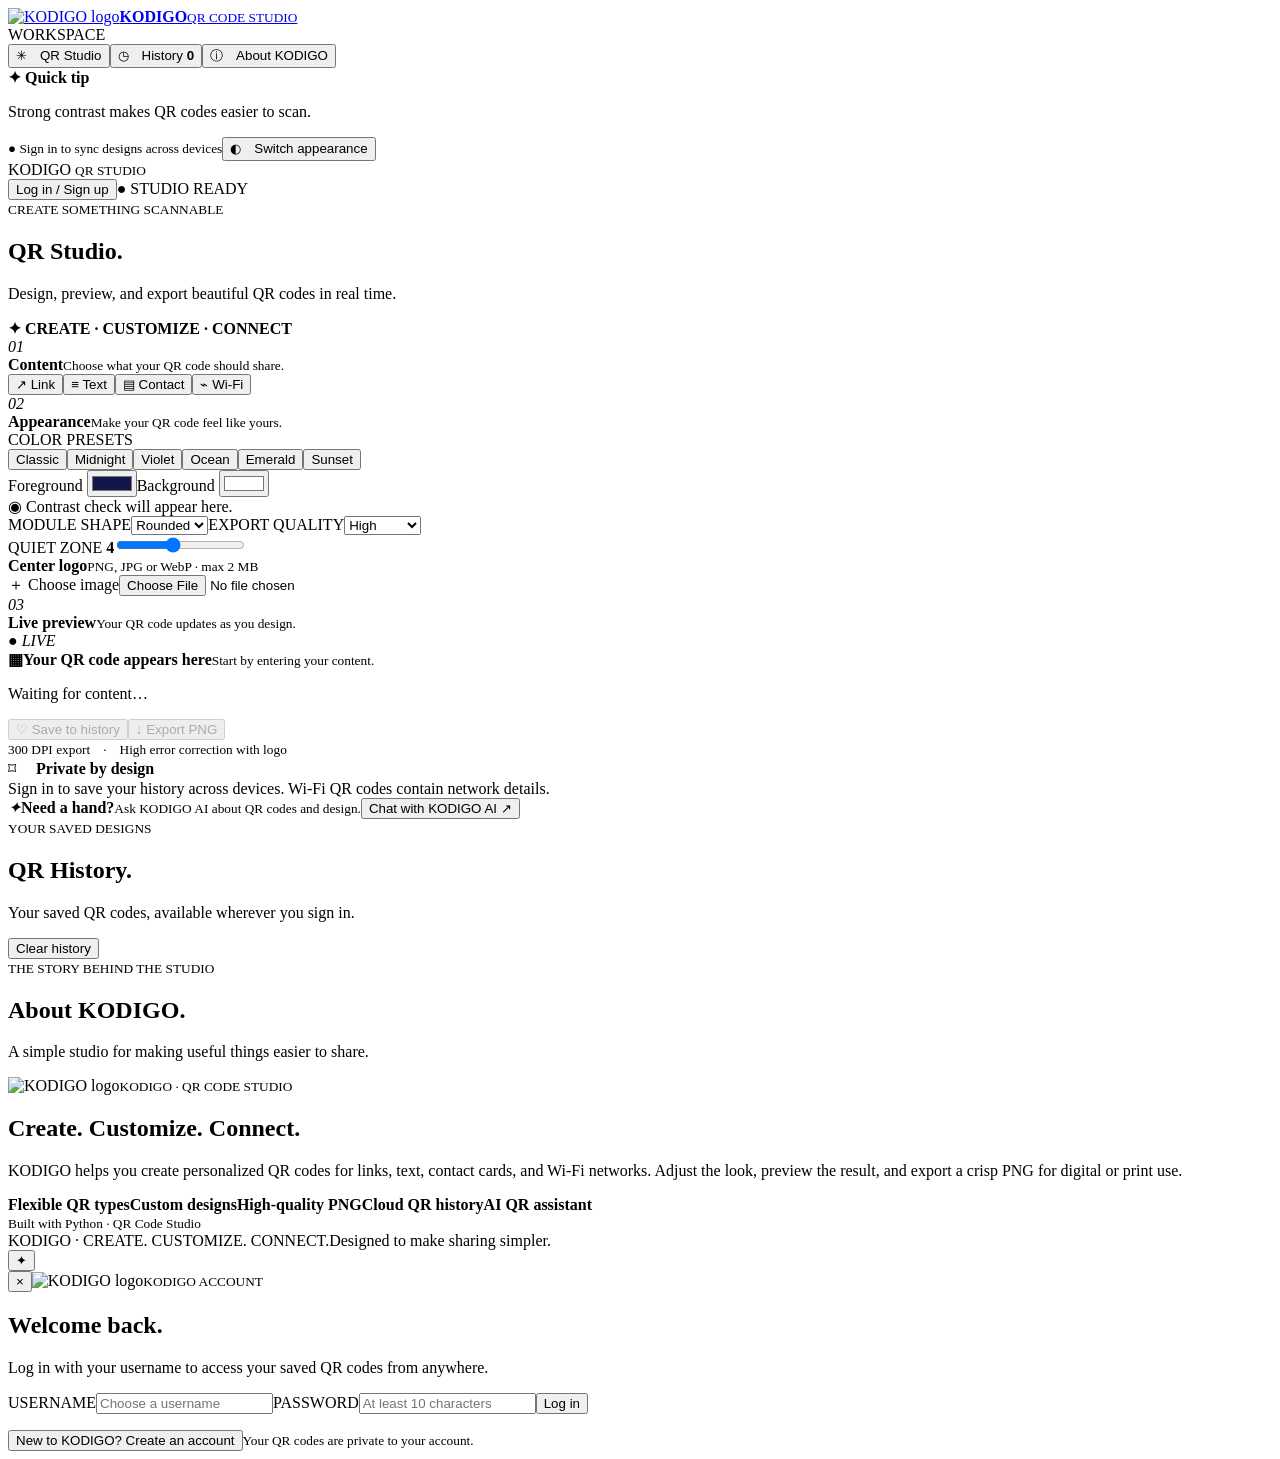
==== commit 1d7437cd: "Replace email field with username" ====
--- a/templates/index.html
+++ b/templates/index.html
@@ -1 +1 @@
-<!doctype html><html lang="en"><head><meta charset="utf-8"><meta name="viewport" content="width=device-width,initial-scale=1"><meta name="theme-color" content="#f5f6fb"><meta name="description" content="KODIGO QR Code Studio — create, customize and export QR codes."><title>KODIGO — QR Code Studio</title><link rel="icon" href="/favicon.svg" type="image/svg+xml"><link rel="preconnect" href="https://fonts.googleapis.com"><link href="https://fonts.googleapis.com/css2?family=DM+Sans:wght@400;500;600;700;800&family=Space+Grotesk:wght@500;600;700&display=swap" rel="stylesheet"><link rel="stylesheet" href="/styles.css"></head><body><div class="shell"><aside class="sidebar"><a class="brand" href="/"><img class="brand-logo" src="/favicon.svg" alt="KODIGO logo"><span><b>KODIGO</b><small>QR CODE STUDIO</small></span></a><div class="side-label">WORKSPACE</div><nav><button class="nav active" data-view="studio">✳　QR Studio</button><button class="nav" data-view="history">◷　History <b id="count">0</b></button><button class="nav" data-view="about">ⓘ　About KODIGO</button></nav><div class="side-bottom"><div class="tip"><b>✦ Quick tip</b><p>Strong contrast makes QR codes easier to scan.</p></div><small>● Sign in to sync designs across devices</small><button id="theme">◐　Switch appearance</button></div></aside><main><header><span class="mobile-brand">KODIGO <small>QR STUDIO</small></span><div class="header-actions"><button id="account-button" class="account-button">Log in / Sign up</button><span class="ready">● STUDIO READY</span></div></header><section class="view active" id="studio"><div class="heading"><div><small>CREATE SOMETHING SCANNABLE</small><h1>QR Studio<span>.</span></h1><p>Design, preview, and export beautiful QR codes in real time.</p></div><b class="tag">✦ CREATE · CUSTOMIZE · CONNECT</b></div><div class="layout"><div class="controls"><section class="panel"><div class="panel-title"><i>01</i><div><b>Content</b><small>Choose what your QR code should share.</small></div></div><div class="tabs"><button class="kind active" data-kind="url">↗ Link</button><button class="kind" data-kind="text">≡ Text</button><button class="kind" data-kind="contact">▤ Contact</button><button class="kind" data-kind="wifi">⌁ Wi-Fi</button></div><div id="fields" class="fields"></div></section><section class="panel"><div class="panel-title"><i>02</i><div><b>Appearance</b><small>Make your QR code feel like yours.</small></div></div><label class="label">COLOR PRESETS</label><div class="presets"><button data-fg="#12174A" data-bg="#FFFFFF">Classic</button><button data-fg="#E8ECFF" data-bg="#12174A">Midnight</button><button data-fg="#5B3FD8" data-bg="#F3F0FF">Violet</button><button data-fg="#0B5ED7" data-bg="#EAF3FF">Ocean</button><button data-fg="#047857" data-bg="#ECFDF5">Emerald</button><button data-fg="#C2410C" data-bg="#FFF7ED">Sunset</button></div><div class="color-row"><label>Foreground <input id="fg" type="color" value="#12174a"></label><label>Background <input id="bg" type="color" value="#ffffff"></label></div><div id="contrast" class="contrast">◉ Contrast check will appear here.</div><div class="two"><label class="field">MODULE SHAPE<select id="shape"><option>Rounded</option><option>Square</option><option>Dots</option></select></label><label class="field">EXPORT QUALITY<select id="quality"><option>Standard</option><option selected>High</option><option>Ultra</option></select></label></div><label class="field range">QUIET ZONE <b id="border-value">4</b><input id="border" type="range" min="1" max="8" value="4"></label><div class="logo-row"><div><b>Center logo</b><small>PNG, JPG or WebP · max 2 MB</small></div><label class="upload">＋ Choose image<input id="logo" type="file" accept="image/png,image/jpeg,image/webp"></label></div><div id="logo-name" class="logo-name" hidden></div><label id="logo-range" class="field range" hidden>LOGO SIZE <b id="logo-size-value">22%</b><input id="logo-size" type="range" min="10" max="30" value="22"></label></section></div><div class="preview-col"><section class="panel preview"><div class="panel-title"><i>03</i><div><b>Live preview</b><small>Your QR code updates as you design.</small></div><em>● LIVE</em></div><div class="stage"><div id="placeholder"><strong>▦</strong><b>Your QR code appears here</b><small>Start by entering your content.</small></div><img id="qr" alt="QR code preview" hidden></div><p id="status">Waiting for content…</p><div class="actions"><button id="save" disabled>♡ Save to history</button><button id="download" disabled>↓ Export PNG</button></div><small class="meta">300 DPI export　·　High error correction with logo</small></section><div class="privacy">⌑　 <span><b>Private by design</b><br>Sign in to save your history across devices. Wi-Fi QR codes contain network details.</span></div><div class="ask"><i>✦</i><span><b>Need a hand?</b><small>Ask KODIGO AI about QR codes and design.</small><button id="open-chat">Chat with KODIGO AI ↗</button></span></div></div></div></section><section class="view" id="history"><div class="heading"><div><small>YOUR SAVED DESIGNS</small><h1>QR History<span>.</span></h1><p>Your saved QR codes, available wherever you sign in.</p></div><button id="clear">Clear history</button></div><div id="history-list" class="history-list"></div></section><section class="view" id="about"><div class="heading"><div><small>THE STORY BEHIND THE STUDIO</small><h1>About KODIGO<span>.</span></h1><p>A simple studio for making useful things easier to share.</p></div></div><article class="about"><img class="brand-logo brand-logo-large" src="/favicon.svg" alt="KODIGO logo"><small>KODIGO · QR CODE STUDIO</small><h2>Create. Customize. Connect.</h2><p>KODIGO helps you create personalized QR codes for links, text, contact cards, and Wi-Fi networks. Adjust the look, preview the result, and export a crisp PNG for digital or print use.</p><div class="chips"><b>Flexible QR types</b><b>Custom designs</b><b>High-quality PNG</b><b>Cloud QR history</b><b>AI QR assistant</b></div><small>Built with Python · QR Code Studio</small></article></section><footer>KODIGO · CREATE. CUSTOMIZE. CONNECT.<span>Designed to make sharing simpler.</span></footer></main></div><button id="chat-fab">✦</button><aside id="chat" hidden><div class="chat-head"><i>✦</i><span><b>KODIGO AI</b><small>● QR assistant · Gemini Flash-Lite</small></span><button id="close-chat">×</button></div><div id="messages" class="messages"><p class="bubble">Hey! I'm KODIGO AI. I can help you choose a QR type, improve scan reliability, or customize your design. What are you creating?</p></div><div class="suggestions"><button>How do I make a Wi-Fi QR?</button><button>What colors scan best?</button></div><form id="chat-form"><input id="chat-input" maxlength="1500" placeholder="Ask about QR codes…"><button>↑</button></form><small class="disclaimer">AI can make mistakes. Don't share passwords or private information.</small></aside><section id="auth-screen" class="auth-screen"><div class="auth-card"><button id="auth-close" class="auth-close">×</button><img class="brand-logo auth-mark" src="/favicon.svg" alt="KODIGO logo"><small class="auth-kicker">KODIGO ACCOUNT</small><h2 id="auth-title">Welcome back.</h2><p id="auth-subtitle">Log in to access your saved QR codes from anywhere.</p><form id="auth-form"><label class="field">EMAIL ADDRESS<input id="auth-email" type="email" autocomplete="email" required maxlength="254" placeholder="you@example.com"></label><label class="field">PASSWORD<input id="auth-password" type="password" autocomplete="current-password" required minlength="10" maxlength="128" placeholder="At least 10 characters"></label><button id="auth-submit" type="submit">Log in</button></form><p id="auth-error" role="alert"></p><button id="auth-switch" class="auth-switch">New to KODIGO? Create an account</button><small class="auth-note">Your QR codes are private to your account.</small></div></section><div id="toast"></div><script src="/app.js" defer></script></body></html>+<!doctype html><html lang="en"><head><meta charset="utf-8"><meta name="viewport" content="width=device-width,initial-scale=1"><meta name="theme-color" content="#f5f6fb"><meta name="description" content="KODIGO QR Code Studio — create, customize and export QR codes."><title>KODIGO — QR Code Studio</title><link rel="icon" href="/favicon.svg" type="image/svg+xml"><link rel="preconnect" href="https://fonts.googleapis.com"><link href="https://fonts.googleapis.com/css2?family=DM+Sans:wght@400;500;600;700;800&family=Space+Grotesk:wght@500;600;700&display=swap" rel="stylesheet"><link rel="stylesheet" href="/styles.css"></head><body><div class="shell"><aside class="sidebar"><a class="brand" href="/"><img class="brand-logo" src="/favicon.svg" alt="KODIGO logo"><span><b>KODIGO</b><small>QR CODE STUDIO</small></span></a><div class="side-label">WORKSPACE</div><nav><button class="nav active" data-view="studio">✳　QR Studio</button><button class="nav" data-view="history">◷　History <b id="count">0</b></button><button class="nav" data-view="about">ⓘ　About KODIGO</button></nav><div class="side-bottom"><div class="tip"><b>✦ Quick tip</b><p>Strong contrast makes QR codes easier to scan.</p></div><small>● Sign in to sync designs across devices</small><button id="theme">◐　Switch appearance</button></div></aside><main><header><span class="mobile-brand">KODIGO <small>QR STUDIO</small></span><div class="header-actions"><button id="account-button" class="account-button">Log in / Sign up</button><span class="ready">● STUDIO READY</span></div></header><section class="view active" id="studio"><div class="heading"><div><small>CREATE SOMETHING SCANNABLE</small><h1>QR Studio<span>.</span></h1><p>Design, preview, and export beautiful QR codes in real time.</p></div><b class="tag">✦ CREATE · CUSTOMIZE · CONNECT</b></div><div class="layout"><div class="controls"><section class="panel"><div class="panel-title"><i>01</i><div><b>Content</b><small>Choose what your QR code should share.</small></div></div><div class="tabs"><button class="kind active" data-kind="url">↗ Link</button><button class="kind" data-kind="text">≡ Text</button><button class="kind" data-kind="contact">▤ Contact</button><button class="kind" data-kind="wifi">⌁ Wi-Fi</button></div><div id="fields" class="fields"></div></section><section class="panel"><div class="panel-title"><i>02</i><div><b>Appearance</b><small>Make your QR code feel like yours.</small></div></div><label class="label">COLOR PRESETS</label><div class="presets"><button data-fg="#12174A" data-bg="#FFFFFF">Classic</button><button data-fg="#E8ECFF" data-bg="#12174A">Midnight</button><button data-fg="#5B3FD8" data-bg="#F3F0FF">Violet</button><button data-fg="#0B5ED7" data-bg="#EAF3FF">Ocean</button><button data-fg="#047857" data-bg="#ECFDF5">Emerald</button><button data-fg="#C2410C" data-bg="#FFF7ED">Sunset</button></div><div class="color-row"><label>Foreground <input id="fg" type="color" value="#12174a"></label><label>Background <input id="bg" type="color" value="#ffffff"></label></div><div id="contrast" class="contrast">◉ Contrast check will appear here.</div><div class="two"><label class="field">MODULE SHAPE<select id="shape"><option>Rounded</option><option>Square</option><option>Dots</option></select></label><label class="field">EXPORT QUALITY<select id="quality"><option>Standard</option><option selected>High</option><option>Ultra</option></select></label></div><label class="field range">QUIET ZONE <b id="border-value">4</b><input id="border" type="range" min="1" max="8" value="4"></label><div class="logo-row"><div><b>Center logo</b><small>PNG, JPG or WebP · max 2 MB</small></div><label class="upload">＋ Choose image<input id="logo" type="file" accept="image/png,image/jpeg,image/webp"></label></div><div id="logo-name" class="logo-name" hidden></div><label id="logo-range" class="field range" hidden>LOGO SIZE <b id="logo-size-value">22%</b><input id="logo-size" type="range" min="10" max="30" value="22"></label></section></div><div class="preview-col"><section class="panel preview"><div class="panel-title"><i>03</i><div><b>Live preview</b><small>Your QR code updates as you design.</small></div><em>● LIVE</em></div><div class="stage"><div id="placeholder"><strong>▦</strong><b>Your QR code appears here</b><small>Start by entering your content.</small></div><img id="qr" alt="QR code preview" hidden></div><p id="status">Waiting for content…</p><div class="actions"><button id="save" disabled>♡ Save to history</button><button id="download" disabled>↓ Export PNG</button></div><small class="meta">300 DPI export　·　High error correction with logo</small></section><div class="privacy">⌑　 <span><b>Private by design</b><br>Sign in to save your history across devices. Wi-Fi QR codes contain network details.</span></div><div class="ask"><i>✦</i><span><b>Need a hand?</b><small>Ask KODIGO AI about QR codes and design.</small><button id="open-chat">Chat with KODIGO AI ↗</button></span></div></div></div></section><section class="view" id="history"><div class="heading"><div><small>YOUR SAVED DESIGNS</small><h1>QR History<span>.</span></h1><p>Your saved QR codes, available wherever you sign in.</p></div><button id="clear">Clear history</button></div><div id="history-list" class="history-list"></div></section><section class="view" id="about"><div class="heading"><div><small>THE STORY BEHIND THE STUDIO</small><h1>About KODIGO<span>.</span></h1><p>A simple studio for making useful things easier to share.</p></div></div><article class="about"><img class="brand-logo brand-logo-large" src="/favicon.svg" alt="KODIGO logo"><small>KODIGO · QR CODE STUDIO</small><h2>Create. Customize. Connect.</h2><p>KODIGO helps you create personalized QR codes for links, text, contact cards, and Wi-Fi networks. Adjust the look, preview the result, and export a crisp PNG for digital or print use.</p><div class="chips"><b>Flexible QR types</b><b>Custom designs</b><b>High-quality PNG</b><b>Cloud QR history</b><b>AI QR assistant</b></div><small>Built with Python · QR Code Studio</small></article></section><footer>KODIGO · CREATE. CUSTOMIZE. CONNECT.<span>Designed to make sharing simpler.</span></footer></main></div><button id="chat-fab">✦</button><aside id="chat" hidden><div class="chat-head"><i>✦</i><span><b>KODIGO AI</b><small>● QR assistant · Gemini Flash-Lite</small></span><button id="close-chat">×</button></div><div id="messages" class="messages"><p class="bubble">Hey! I'm KODIGO AI. I can help you choose a QR type, improve scan reliability, or customize your design. What are you creating?</p></div><div class="suggestions"><button>How do I make a Wi-Fi QR?</button><button>What colors scan best?</button></div><form id="chat-form"><input id="chat-input" maxlength="1500" placeholder="Ask about QR codes…"><button>↑</button></form><small class="disclaimer">AI can make mistakes. Don't share passwords or private information.</small></aside><section id="auth-screen" class="auth-screen"><div class="auth-card"><button id="auth-close" class="auth-close">×</button><img class="brand-logo auth-mark" src="/favicon.svg" alt="KODIGO logo"><small class="auth-kicker">KODIGO ACCOUNT</small><h2 id="auth-title">Welcome back.</h2><p id="auth-subtitle">Log in with your username to access your saved QR codes from anywhere.</p><form id="auth-form"><label class="field">USERNAME<input id="auth-username" type="text" autocomplete="username" required minlength="3" maxlength="24" pattern="[A-Za-z0-9_]+" placeholder="Choose a username"></label><label class="field">PASSWORD<input id="auth-password" type="password" autocomplete="current-password" required minlength="10" maxlength="128" placeholder="At least 10 characters"></label><button id="auth-submit" type="submit">Log in</button></form><p id="auth-error" role="alert"></p><button id="auth-switch" class="auth-switch">New to KODIGO? Create an account</button><small class="auth-note">Your QR codes are private to your account.</small></div></section><div id="toast"></div><script src="/app.js" defer></script></body></html>
